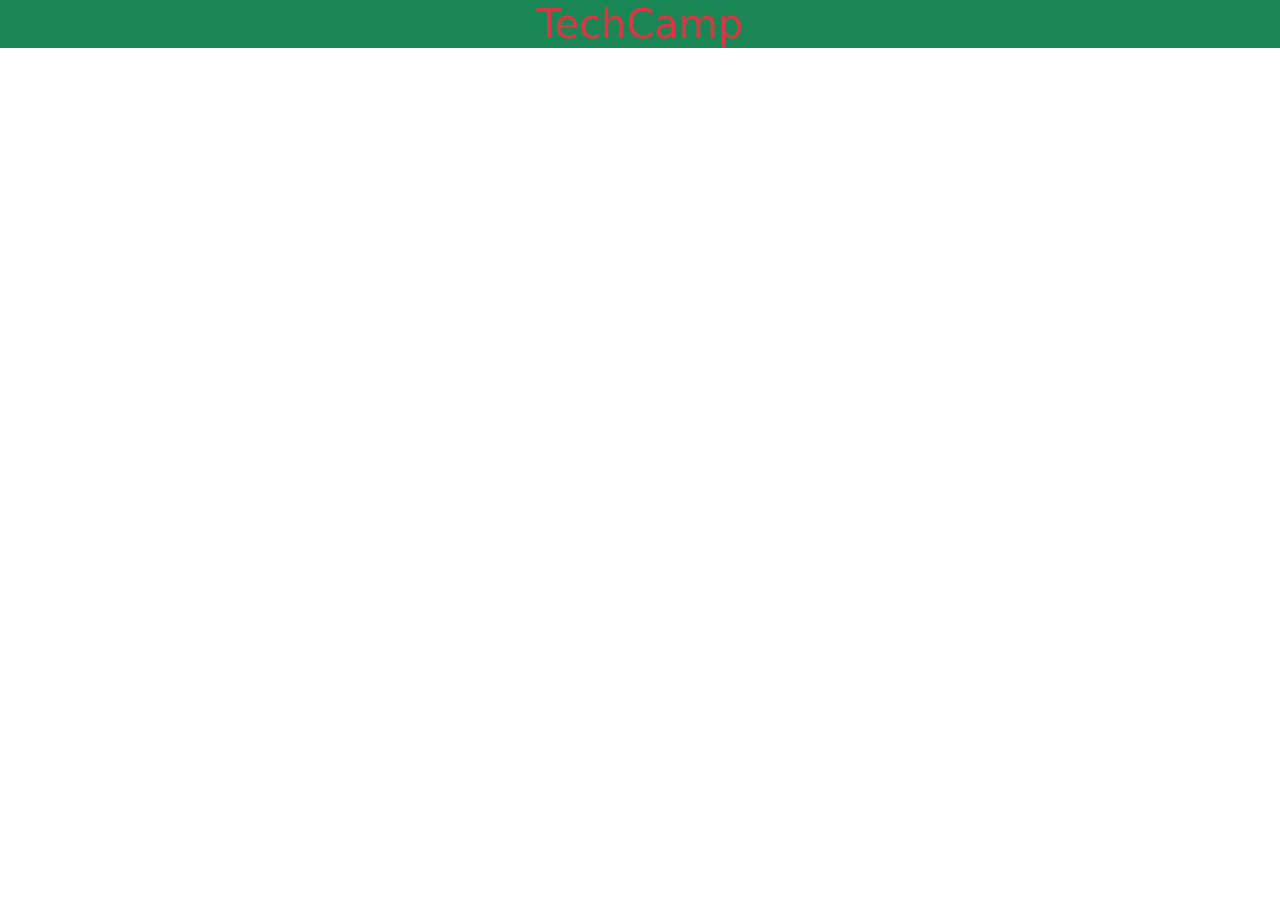
==== index.html @ 802f6f1b "first commit" ====
<!DOCTYPE html>
<html lang="en">

<head>
    <meta charset="UTF-8">
    <meta name="viewport" content="width=device-width, initial-scale=1.0">
    <title>Document</title>
    <link rel="stylesheet" href="https://cdn.jsdelivr.net/npm/bootstrap@5.3.8/dist/css/bootstrap.min.css">
    <script src="https://cdn.jsdelivr.net/npm/@popperjs/core@2.11.8/dist/umd/popper.min.js"
        integrity="sha384-I7E8VVD/ismYTF4hNIPjVp/Zjvgyol6VFvRkX/vR+Vc4jQkC+hVqc2pM8ODewa9r"
        crossorigin="anonymous"></script>
    <script src="https://cdn.jsdelivr.net/npm/bootstrap@5.3.8/dist/js/bootstrap.min.js"
        integrity="sha384-G/EV+4j2dNv+tEPo3++6LCgdCROaejBqfUeNjuKAiuXbjrxilcCdDz6ZAVfHWe1Y"
        crossorigin="anonymous"></script>
</head>

<body>
<h1 class="text-danger bg-success text-center text-capitalize">TechCamp</h1>
</body>

</html>
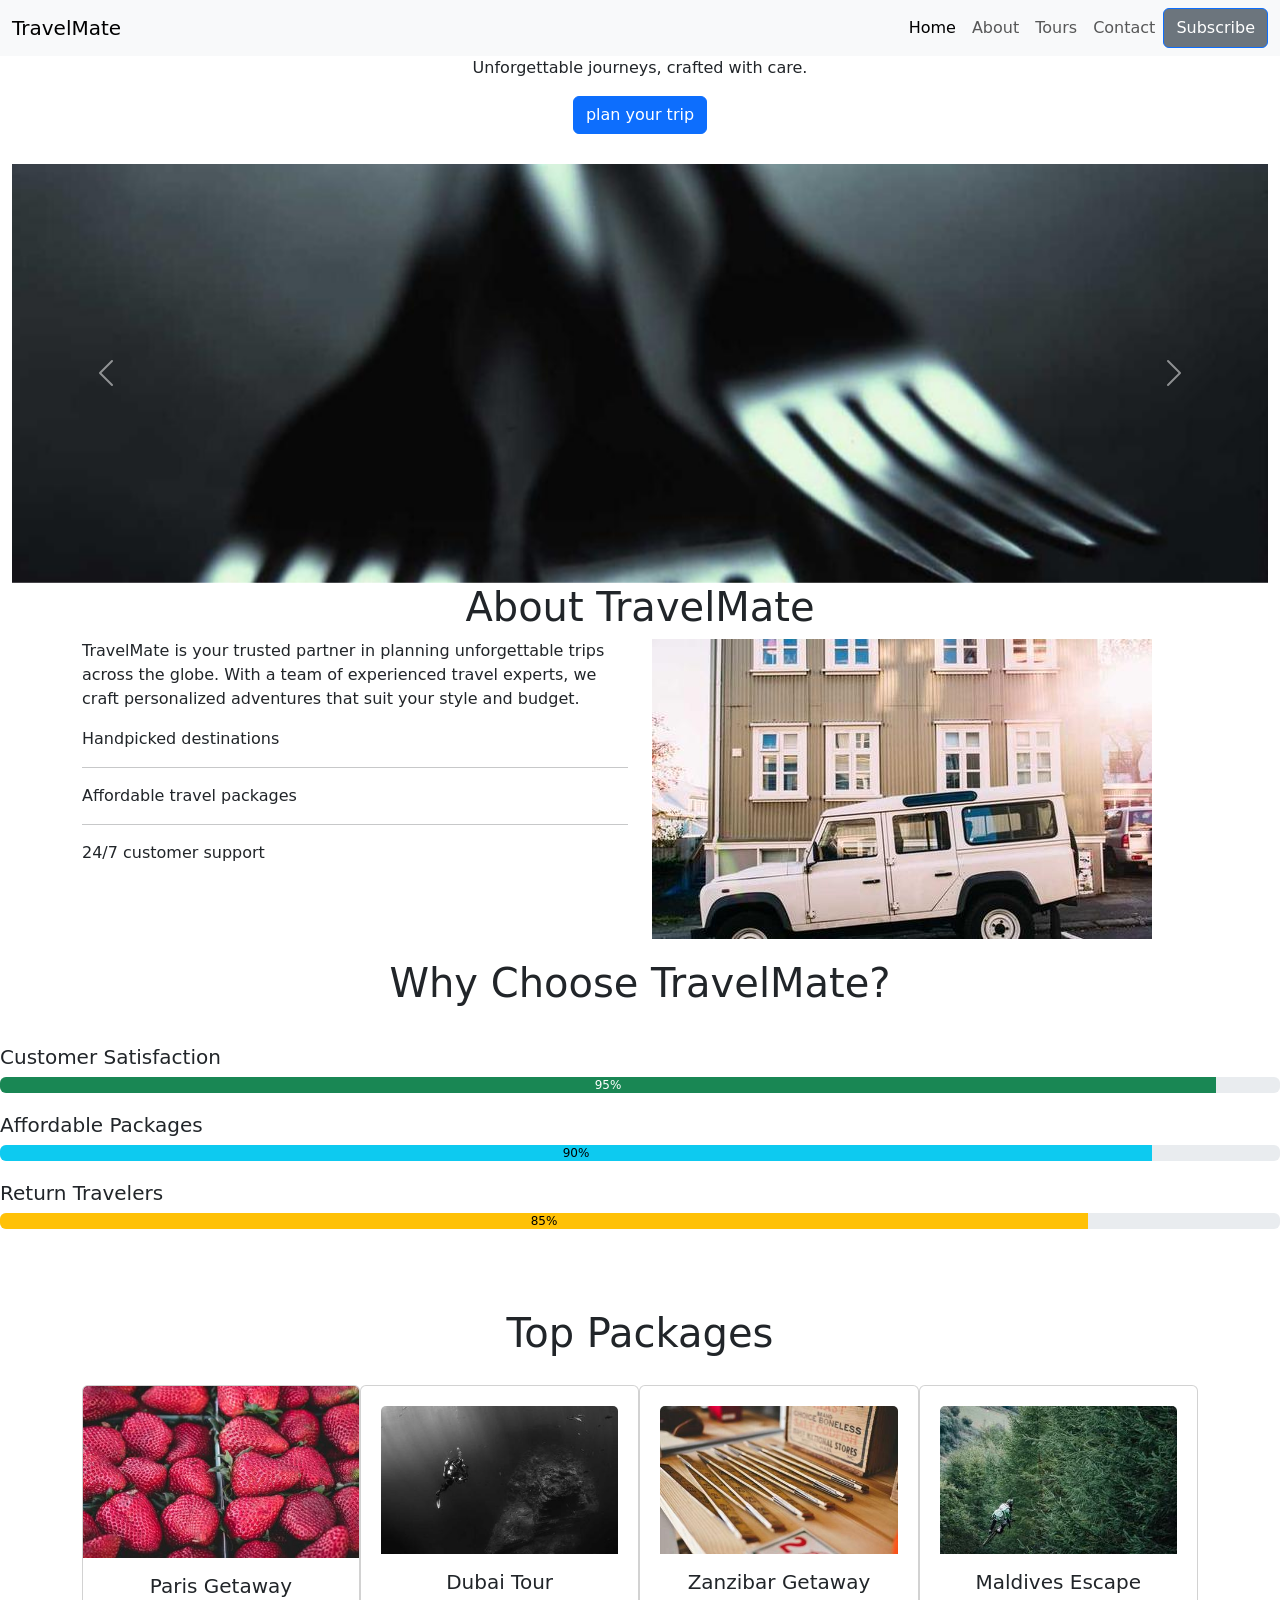
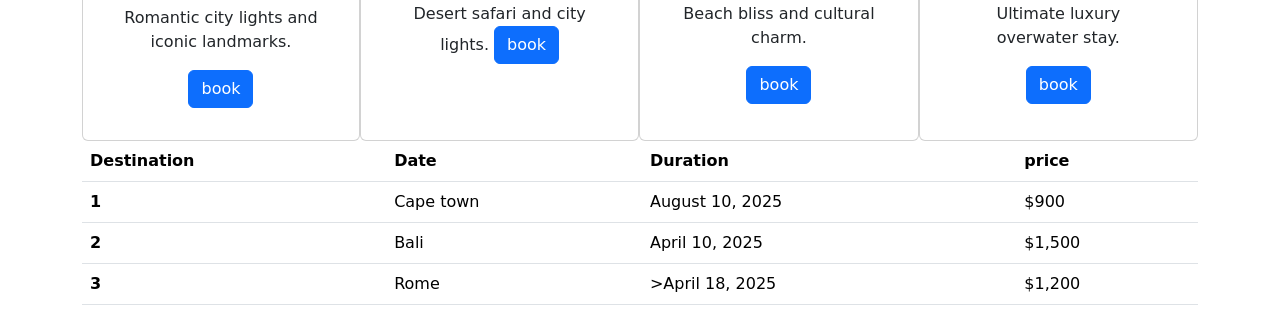
==== commit ad67011d: "travel mate 1" ====
--- a/index.html
+++ b/index.html
@@ -6,16 +6,219 @@
     <meta name="viewport" content="width=device-width, initial-scale=1.0">
     <title>Document</title>
     <link rel="stylesheet" href="https://cdn.jsdelivr.net/npm/bootstrap@5.3.8/dist/css/bootstrap.min.css">
+</head>
+
+<body>
+    <nav class="navbar navbar-expand-lg bg-body-tertiary fixed-top"> 
+        <div class="container-fluid">
+            <a class="navbar-brand" href="#">TravelMate</a>
+            <button class="navbar-toggler" type="button" data-bs-toggle="collapse" data-bs-target="#navbarNavDropdown"
+                aria-controls="navbarNavDropdown" aria-expanded="false" aria-label="Toggle navigation">
+                <span class="navbar-toggler-icon"></span>
+            </button>
+            <div class="collapse navbar-collapse justify-content-end" id="navbarNavDropdown ">
+                <ul class="navbar-nav">
+                    <li class="nav-item">
+                        <a class="nav-link active" aria-current="page" href="#">Home</a>
+                    </li>
+                    <li class="nav-item">
+                        <a class="nav-link" href="#">About</a>
+                    </li>
+                    <li class="nav-item">
+                        <a class="nav-link" href="#">Tours</a>
+                    </li>
+                    <li class="nav-item">
+                        <a class="nav-link" href="#">Contact</a>
+                    </li>
+                    <!-- Button trigger modal -->
+                    <button type="button" class="btn btn-primary text-bg-secondary " data-bs-toggle="modal"
+                        data-bs-target="#staticBackdrop">
+                        Subscribe
+                    </button>
+
+                    <!-- Modal -->
+                    <div class="modal fade" id="staticBackdrop" data-bs-backdrop="static" data-bs-keyboard="false"
+                        tabindex="-1" aria-labelledby="staticBackdropLabel" aria-hidden="true">
+                        <div class="modal-dialog">
+                            <div class="modal-content">
+                                <div class="modal-header">
+                                    <h1 class="modal-title fs-5" id="staticBackdropLabel">Subscribe to Newsletter</h1>
+                                    <button type="button" class="btn-close" data-bs-dismiss="modal"
+                                        aria-label="Close">Full name</button> <br>
+                                    <input type="text" class="form-control" id="fullName"
+                                        placeholder="Enter your full name"> <br>
+                                    <button type="button" class="btn-close" data-bs-dismiss="modal"
+                                        aria-label="Close">Email</button>
+                                    <input type="email" class="form-control" id="email" placeholder="Enter your email">
+                                </div>
+                                <div class="modal-body">
+                                    ...
+                                </div>
+                                <div class="modal-footer"> <button type="button"
+                                        class="btn btn-primary">Subscribe</button>
+                                    <button type="button" class="btn btn-secondary"
+                                        data-bs-dismiss="modal">Close</button>
+
+                                </div>
+                            </div>
+                        </div>
+                    </div>
+                </ul>
+            </div>
+        </div>
+    </nav>
+    <div class="container-fluid text-center">
+        <h1>Explore the World with TravelMate</h1>
+        <p>Unforgettable journeys, crafted with care.</p>
+        <button type="button" class="btn btn-primary">plan your trip</button>
+
+    </div>
+
+    <div class="container-fluid" style="margin-top: 30px;">
+        <div id="carouselExample" class="carousel slide">
+            <div class="carousel-inner">
+                <div class="carousel-item active">
+                    <img src="nairobi.jpg" class="d-block w-100" alt="...">
+                </div>
+                <div class="carousel-item">
+                    <img src="paris1.jpg" class="d-block w-100" alt="...">
+                </div>
+                <div class="carousel-item">
+                    <img src="paris2.jpg" class="d-block w-100" alt="...">
+                </div>
+                <div class="carousel-item">
+                    <img src="paris3.jpg" class="d-block w-100" alt="...">
+                </div>
+                <div class="carousel-item">
+                    <img src="paris4.jpg" class="d-block w-100" alt="...">
+                </div>
+                <button class="carousel-control-prev" type="button" data-bs-target="#carouselExample"
+                    data-bs-slide="prev">
+                    <span class="carousel-control-prev-icon" aria-hidden="true"></span>
+                    <span class="visually-hidden">Previous</span>
+                </button>
+                <button class="carousel-control-next" type="button" data-bs-target="#carouselExample"
+                    data-bs-slide="next">
+                    <span class="carousel-control-next-icon" aria-hidden="true"></span>
+                    <span class="visually-hidden">Next</span>
+                </button>
+            </div>
+        </div>
+    </div>
+    <div class="container" >
+        <div class="row">
+            <div class="col-12 text-center">
+                <h1>About TravelMate</h1>
+            </div>
+            <div class="col-6">
+                <p>TravelMate is your trusted partner in planning unforgettable trips across the globe. With a
+                    team of experienced travel experts, we craft personalized adventures that suit your style
+                    and budget.</p>
+                <p>Handpicked destinations</p>
+                <hr>
+                <p>Affordable travel packages</p>
+                <hr>
+                <p>24/7 customer support</p>
+            </div>
+            <div class="col-6">
+                <img src="car.jpg" alt="">
+            </div>
+        </div>
+    </div>
+    <h1 class="text-center" style="padding: 20px;">Why Choose TravelMate?</h1>
+    <h5 style="padding-top: 10px;">Customer Satisfaction</h5>
+    <div class="progress" role="progressbar" aria-label="Success example" aria-valuenow="25" aria-valuemin="0"
+        aria-valuemax="100">
+        <div class="progress-bar text-bg-success" style="width: 95%">95%</div>
+    </div>
+    <h5 style="padding-top: 20px;">Affordable Packages</h5>
+    <div class="progress" role="progressbar" aria-label="Info example" ariavaluenow="50" aria-valuemin="0"
+        aria-valuemax="100">
+        <div class="progress-bar text-bg-info" style="width: 90%">90%</div>
+    </div>
+    <h5 style="padding-top: 20px;">Return Travelers</h5>
+    <div class="progress" role="progressbar" aria-label="Warning example" aria-valuenow="75" aria-valuemin="0"
+        aria-valuemax="100">
+        <div class="progress-bar text-bg-warning" style="width: 85%">85%</div>
+    </div>
+    <h1 class="text-center" style="padding-top: 80px;">Top Packages</h1>
+    <div class="container d-flex flex-row-revers text-center" style="padding-top: 20px;">
+        <div class="card" style="width: 18rem; ">
+            <img src="card 1.jpg" class="card-img-top" alt="...">
+            <div class="card-body">
+                <h5 class="card-title">Paris Getaway</h5>
+                <p class="card-text">Romantic city lights and iconic landmarks.</p>
+                <a href="#" class="btn btn-primary">book</a>
+            </div>
+        </div>
+        <div class="card" style="width: 18rem;padding: 20px;">
+            <img src="card2.jpg" class="card-img-top" alt="...">
+            <div class="card-body">
+                <h5 class="card-title">Dubai Tour</h5>
+                <p class="card-text">Desert safari and city lights.
+                    <a href="#" class="btn btn-primary">book</a>
+            </div>
+        </div>
+        <div class="card" style="width: 18rem;padding: 20px;">
+            <img src="card 3.jpg" class="card-img-top" alt="...">
+            <div class="card-body">
+                <h5 class="card-title">Zanzibar Getaway</h5>
+                <p class="card-text">Beach bliss and cultural charm.</p>
+                <a href="#" class="btn btn-primary">book</a>
+            </div>
+        </div>
+        <div class="card" style="width: 18rem;padding: 20px;">
+            <img src="card4.jpg" class="card-img-top" alt="...">
+            <div class="card-body">
+                <h5 class="card-title">Maldives Escape</h5>
+                <p class="card-text">Ultimate luxury overwater stay.</p>
+                <a href="#" class="btn btn-primary">book</a>
+            </div>
+        </div>
+
+
+    </div>
+    <div class="container">
+<table class="table bg-light">
+  <thead style="background-color: black; text-decoration: white;">
+    <tr>
+      <th scope="col">Destination</th>
+      <th scope="col">Date</th>
+      <th scope="col">Duration</th>
+      <th scope="col">price</th>
+    </tr>
+  </thead>
+  <tbody>
+    <tr>
+      <th scope="row">1</th>
+      <td>Cape town</td>
+      <td>August 10, 2025</td>
+      <td>$900</td>
+    </tr>
+    <tr>
+      <th scope="row">2</th>
+      <td>Bali</td>
+      <td>April 10, 2025</td>
+      <td>$1,500</td>
+    </tr>
+    <tr>
+      <th scope="row">3</th>
+      <td>Rome</td>
+      <td> >April 18, 2025</td>
+      <td>$1,200</td>
+    </tr>
+  </tbody>
+</table>
+    </div>
+
+
+
     <script src="https://cdn.jsdelivr.net/npm/@popperjs/core@2.11.8/dist/umd/popper.min.js"
         integrity="sha384-I7E8VVD/ismYTF4hNIPjVp/Zjvgyol6VFvRkX/vR+Vc4jQkC+hVqc2pM8ODewa9r"
         crossorigin="anonymous"></script>
     <script src="https://cdn.jsdelivr.net/npm/bootstrap@5.3.8/dist/js/bootstrap.min.js"
         integrity="sha384-G/EV+4j2dNv+tEPo3++6LCgdCROaejBqfUeNjuKAiuXbjrxilcCdDz6ZAVfHWe1Y"
         crossorigin="anonymous"></script>
-</head>
-
-<body>
-<h1 class="text-danger bg-success text-center text-capitalize">TechCamp</h1>
 </body>
 
 </html>
